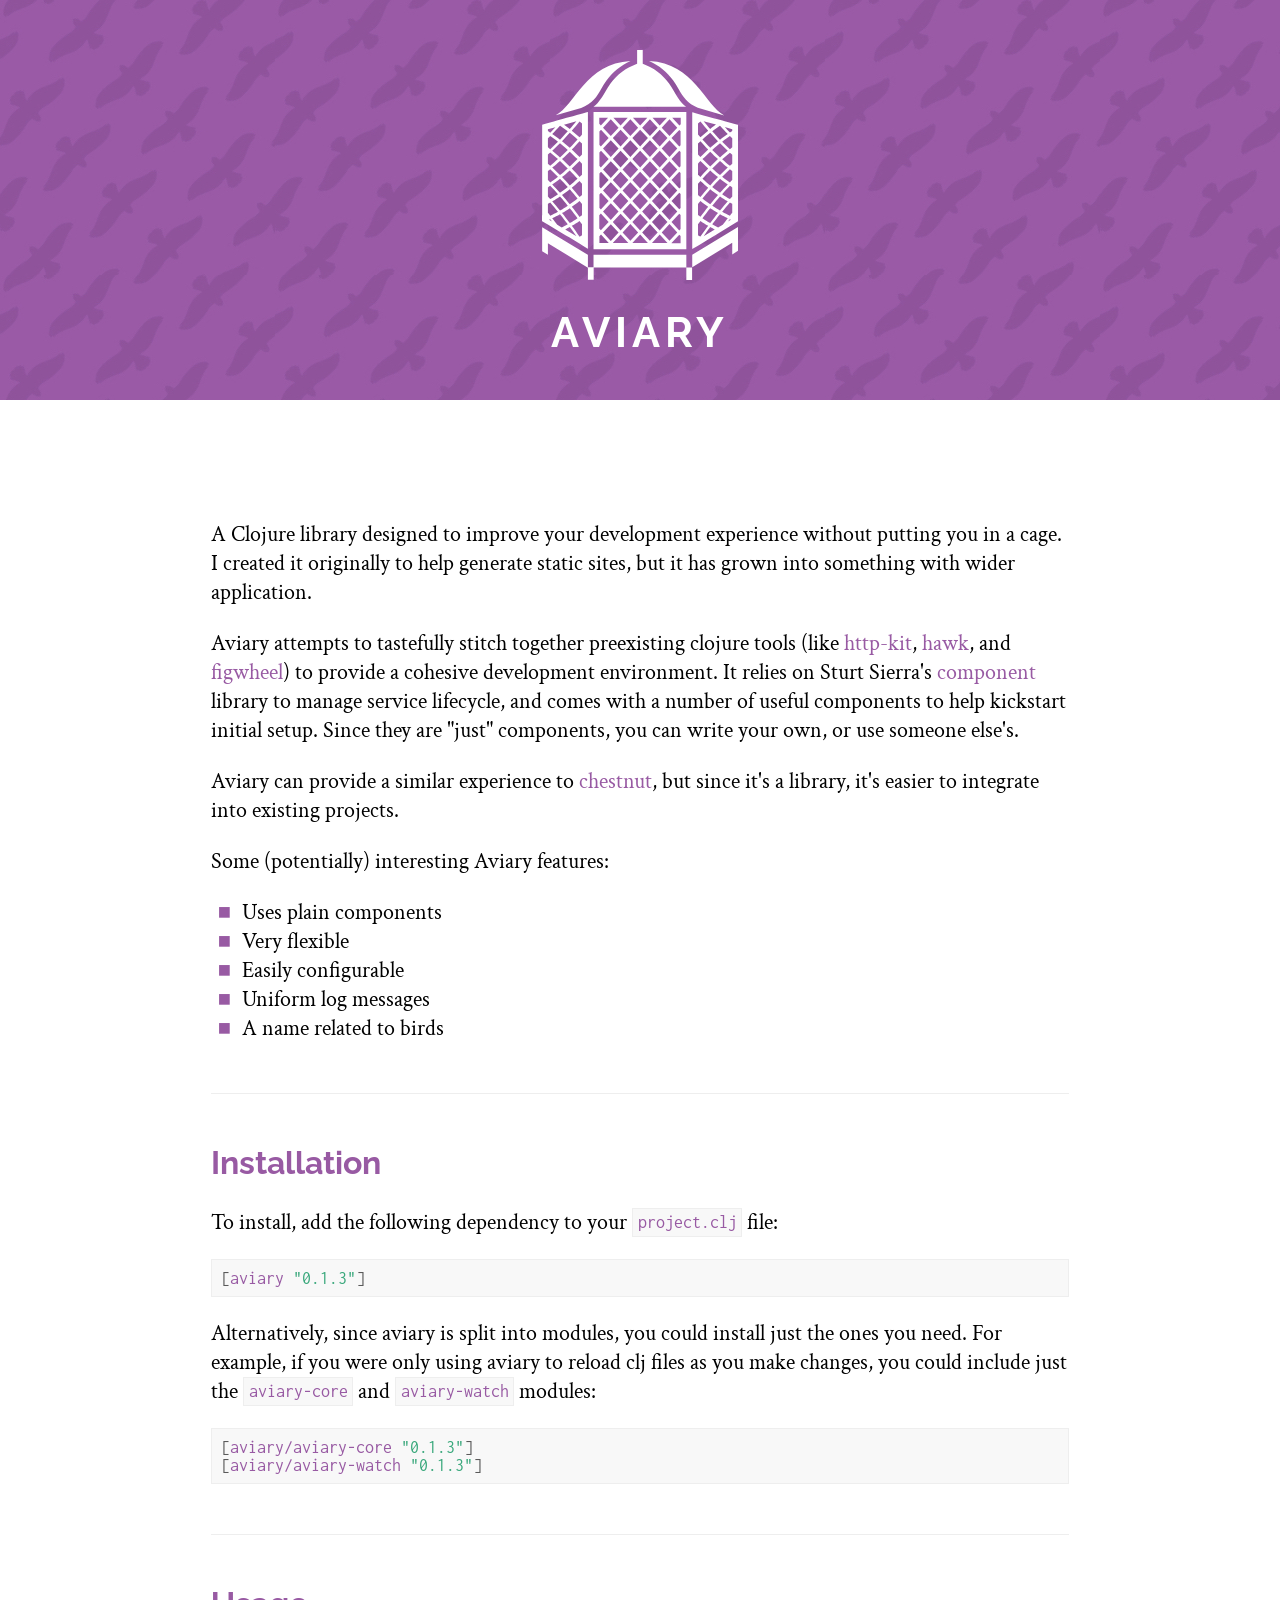
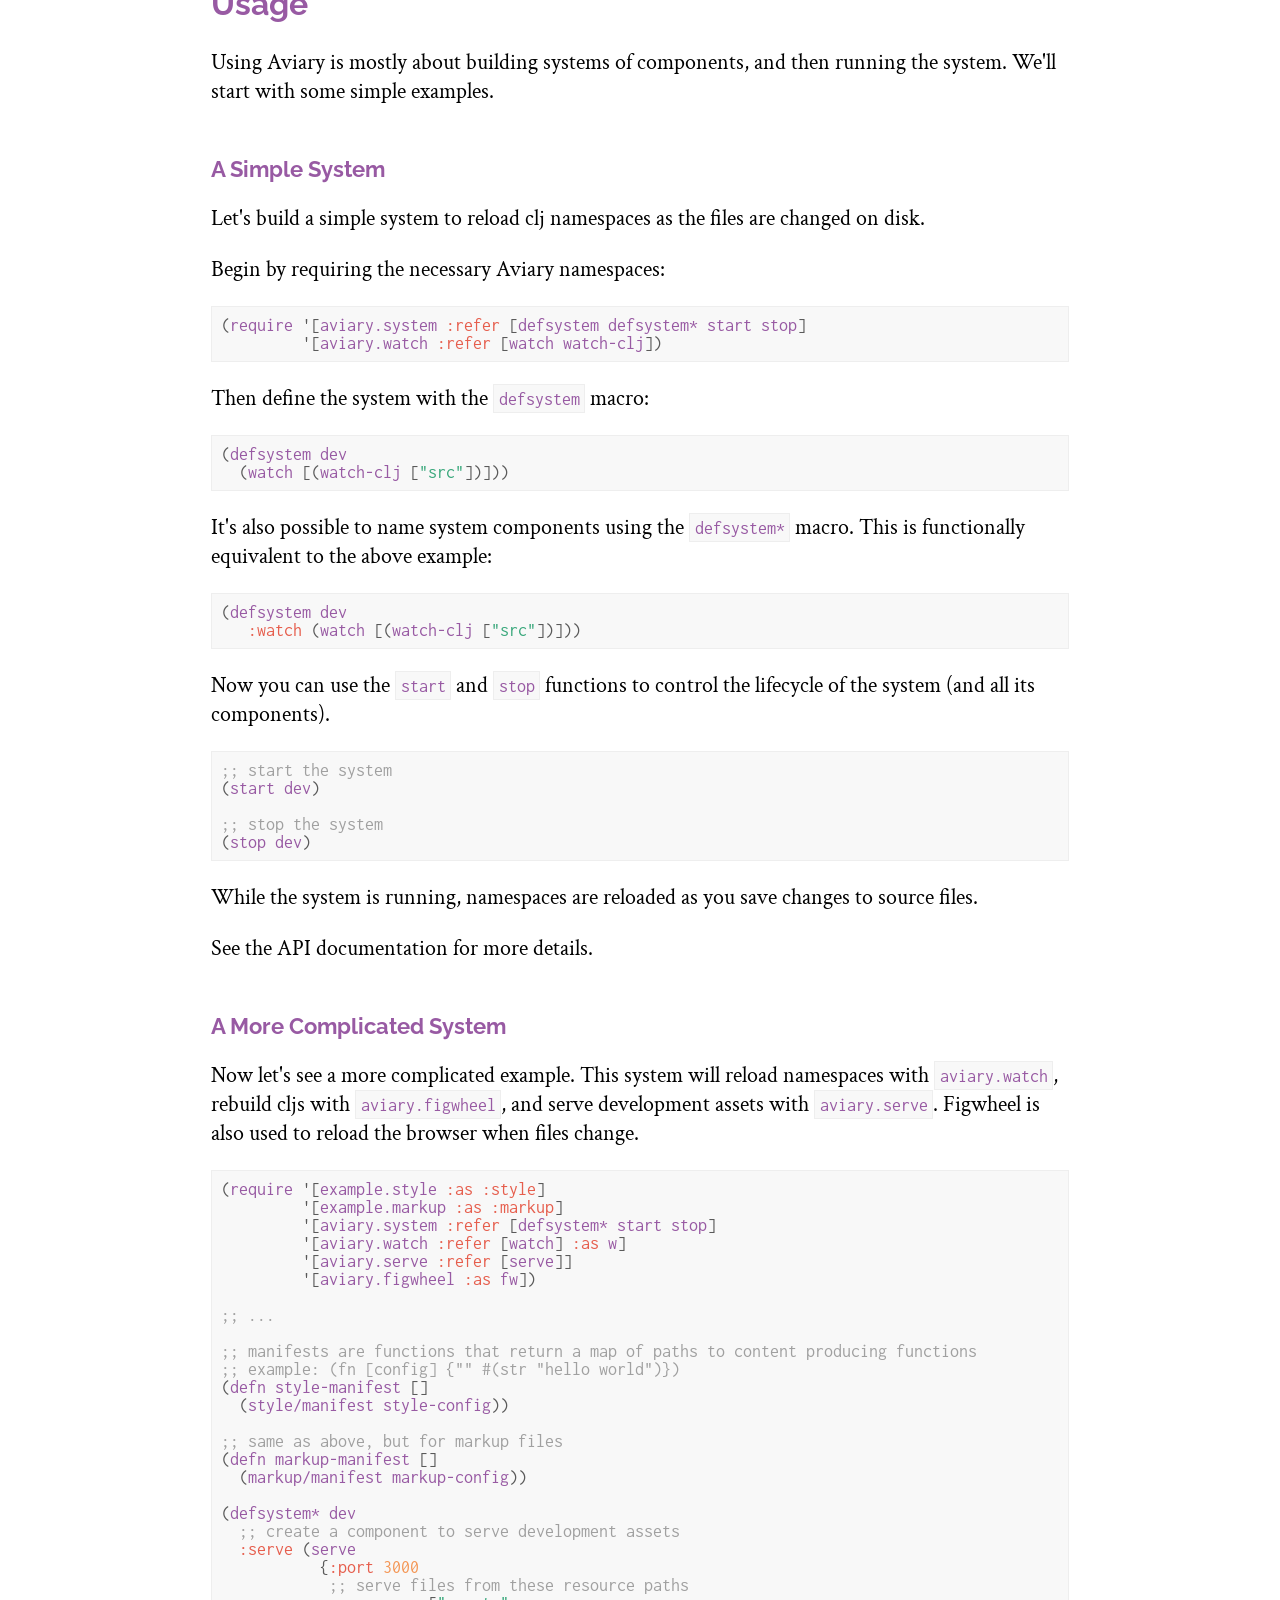
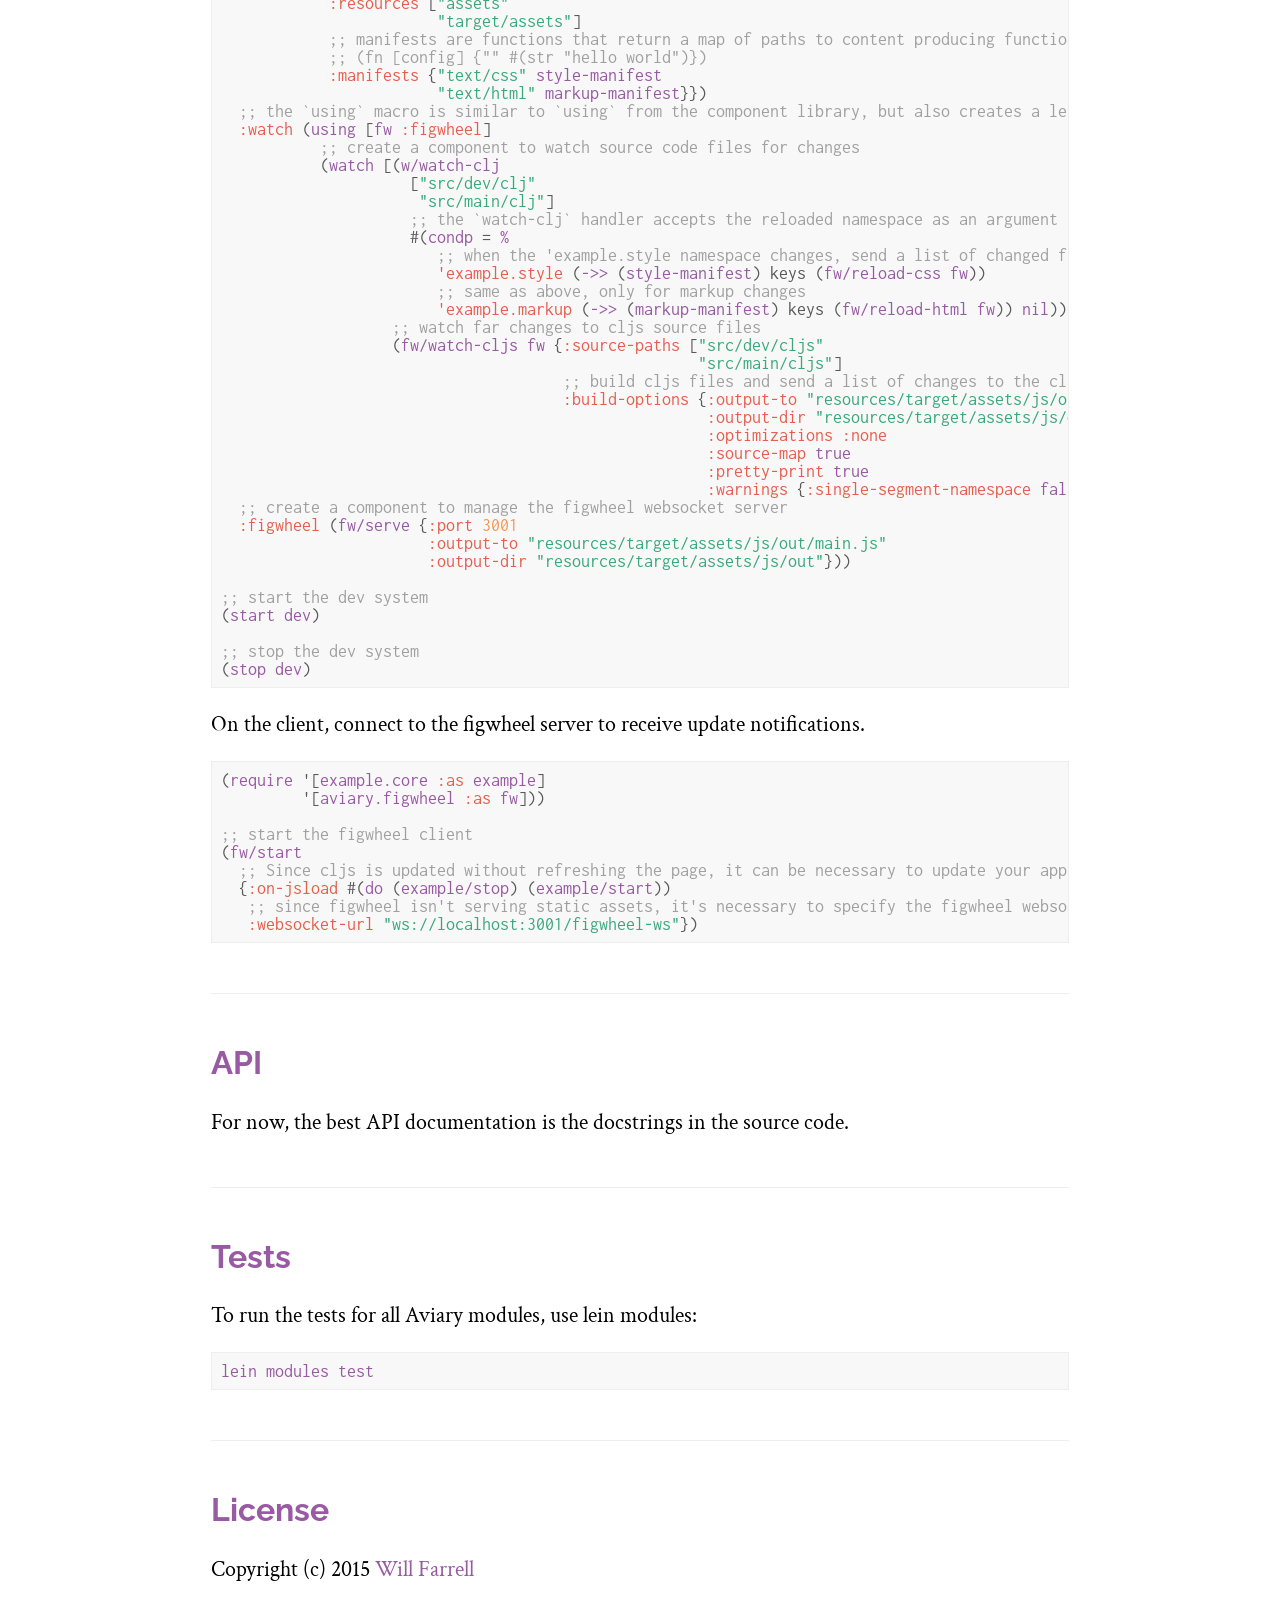
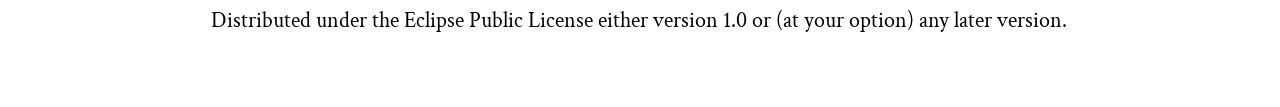
==== index.html @ 00ebf614 "aviary-www: Add gh-pages site." ====
<!DOCTYPE html>
<html><head><link type="text/css" rel="stylesheet" href="css/out/screen.css" /><link type="text/css" rel="stylesheet" href="//fonts.googleapis.com/css?family=Raleway:500" /><link type="text/css" rel="stylesheet" href="//fonts.googleapis.com/css?family=Crimson+Text" /><link type="text/css" rel="stylesheet" href="//fonts.googleapis.com/css?family=Inconsolata" /><title>Aviary</title><link rel="shortcut icon" type="image/x-icon" href="favicon.ico" /><link rel="icon" sizes="16x16" type="image/png" href="favicon-16x16.png" /><link rel="icon" sizes="32x32" type="image/png" href="favicon-32x32.png" /><link rel="icon" sizes="96x96" type="image/png" href="favicon-96x96.png" /></head><body><nav><a class="scroll"><img class="logo" src="img/aviary-white.svg" /></a></nav><header><img class="logo" src="img/aviary-white.svg" /><h1>Aviary</h1></header><main><p>A Clojure library designed to improve your development experience without putting you in a cage. I created it originally to help generate static sites, but it has grown into something with wider application.</p><p>Aviary attempts to tastefully stitch together preexisting clojure tools (like <a href="https://github.com/http-kit/http-kit" title="http-kit">http-kit</a>, <a href="https://github.com/wkf/hawk" title="hawk">hawk</a>, and <a href="https://github.com/bhauman/lein-figwheel" title="figwheel">figwheel</a>) to provide a cohesive development environment. It relies on Sturt Sierra's <a href="https://github.com/stuartsierra/component" title="component">component</a> library to manage service lifecycle, and comes with a number of useful components to help kickstart initial setup. Since they are "just" components, you can write your own, or use someone else's.</p><p>Aviary can provide a similar experience to <a href="https://github.com/plexus/chestnut" title="chestnut">chestnut</a>, but since it's a library, it's easier to integrate into existing projects.</p><p>Some (potentially) interesting Aviary features:</p><ul><li>Uses plain components</li><li>Very flexible</li><li>Easily configurable</li><li>Uniform log messages</li><li>A name related to birds</li></ul><hr /><h2>Installation</h2><p>To install, add the following dependency to your <code class="hl"><span class="nv">project.clj</span>
</code> file:</p><pre><code class="hl"><span class="p">[</span><span class="nv">aviary</span> <span class="s">"0.1.3"</span><span class="p">]</span>
</code></pre><p>Alternatively, since aviary is split into modules, you could install just the ones you need. For example, if you were only using aviary to reload clj files as you make changes, you could include just the <code class="hl"><span class="nv">aviary-core</span>
</code> and <code class="hl"><span class="nv">aviary-watch</span>
</code> modules:</p><pre><code class="hl"><span class="p">[</span><span class="nv">aviary/aviary-core</span> <span class="s">"0.1.3"</span><span class="p">]</span>
<span class="p">[</span><span class="nv">aviary/aviary-watch</span> <span class="s">"0.1.3"</span><span class="p">]</span>
</code></pre><hr /><h2>Usage</h2><p>Using Aviary is mostly about building systems of components, and then running the system. We'll start with some simple examples.</p><h3>A Simple System</h3><p>Let's build a simple system to reload clj namespaces as the files are changed on disk.</p><p>Begin by requiring the necessary Aviary namespaces:</p><pre><code class="hl"><span class="p">(</span><span class="nf">require</span> <span class="o">'</span><span class="p">[</span><span class="nv">aviary.system</span> <span class="ss">:refer</span> <span class="p">[</span><span class="nv">defsystem</span> <span class="nv">defsystem*</span> <span class="nv">start</span> <span class="nv">stop</span><span class="p">]</span>
         <span class="o">'</span><span class="p">[</span><span class="nv">aviary.watch</span> <span class="ss">:refer</span> <span class="p">[</span><span class="nv">watch</span> <span class="nv">watch-clj</span><span class="p">])</span>
</code></pre><p>Then define the system with the <code class="hl"><span class="nv">defsystem</span>
</code> macro:</p><pre><code class="hl"><span class="p">(</span><span class="nf">defsystem</span> <span class="nv">dev</span>
  <span class="p">(</span><span class="nf">watch</span> <span class="p">[(</span><span class="nf">watch-clj</span> <span class="p">[</span><span class="s">"src"</span><span class="p">])]))</span>
</code></pre><p>It's also possible to name system components using the <code class="hl"><span class="nv">defsystem*</span>
</code> macro. This is functionally equivalent to the above example:</p><pre><code class="hl"><span class="p">(</span><span class="nf">defsystem</span> <span class="nv">dev</span>
   <span class="ss">:watch</span> <span class="p">(</span><span class="nf">watch</span> <span class="p">[(</span><span class="nf">watch-clj</span> <span class="p">[</span><span class="s">"src"</span><span class="p">])]))</span>
</code></pre><p>Now you can use the <code class="hl"><span class="nv">start</span>
</code> and <code class="hl"><span class="nv">stop</span>
</code> functions to control the lifecycle of the system (and all its components).</p><pre><code class="hl"><span class="c1">;; start the system</span>
<span class="p">(</span><span class="nf">start</span> <span class="nv">dev</span><span class="p">)</span>

<span class="c1">;; stop the system</span>
<span class="p">(</span><span class="nf">stop</span> <span class="nv">dev</span><span class="p">)</span>
</code></pre><p>While the system is running, namespaces are reloaded as you save changes to source files.</p><p>See the API documentation for more details.</p><h3>A More Complicated System</h3><p>Now let's see a more complicated example. This system will reload namespaces with <code class="hl"><span class="nv">aviary.watch</span>
</code>, rebuild cljs with <code class="hl"><span class="nv">aviary.figwheel</span>
</code>, and serve development assets with <code class="hl"><span class="nv">aviary.serve</span>
</code>. Figwheel is also used to reload the browser when files change.</p><pre><code class="hl"><span class="p">(</span><span class="nf">require</span> <span class="o">'</span><span class="p">[</span><span class="nv">example.style</span> <span class="ss">:as</span> <span class="ss">:style</span><span class="p">]</span>
         <span class="o">'</span><span class="p">[</span><span class="nv">example.markup</span> <span class="ss">:as</span> <span class="ss">:markup</span><span class="p">]</span>
         <span class="o">'</span><span class="p">[</span><span class="nv">aviary.system</span> <span class="ss">:refer</span> <span class="p">[</span><span class="nv">defsystem*</span> <span class="nv">start</span> <span class="nv">stop</span><span class="p">]</span>
         <span class="o">'</span><span class="p">[</span><span class="nv">aviary.watch</span> <span class="ss">:refer</span> <span class="p">[</span><span class="nv">watch</span><span class="p">]</span> <span class="ss">:as</span> <span class="nv">w</span><span class="p">]</span>
         <span class="o">'</span><span class="p">[</span><span class="nv">aviary.serve</span> <span class="ss">:refer</span> <span class="p">[</span><span class="nv">serve</span><span class="p">]]</span>
         <span class="o">'</span><span class="p">[</span><span class="nv">aviary.figwheel</span> <span class="ss">:as</span> <span class="nv">fw</span><span class="p">])</span>

<span class="c1">;; ...</span>

<span class="c1">;; manifests are functions that return a map of paths to content producing functions</span>
<span class="c1">;; example: (fn [config] {"" #(str "hello world")})</span>
<span class="p">(</span><span class="kd">defn </span><span class="nv">style-manifest</span> <span class="p">[]</span>
  <span class="p">(</span><span class="nf">style/manifest</span> <span class="nv">style-config</span><span class="p">))</span>

<span class="c1">;; same as above, but for markup files</span>
<span class="p">(</span><span class="kd">defn </span><span class="nv">markup-manifest</span> <span class="p">[]</span>
  <span class="p">(</span><span class="nf">markup/manifest</span> <span class="nv">markup-config</span><span class="p">))</span>

<span class="p">(</span><span class="nf">defsystem*</span> <span class="nv">dev</span>
  <span class="c1">;; create a component to serve development assets</span>
  <span class="ss">:serve</span> <span class="p">(</span><span class="nf">serve</span>
           <span class="p">{</span><span class="ss">:port</span> <span class="mi">3000</span>
            <span class="c1">;; serve files from these resource paths</span>
            <span class="ss">:resources</span> <span class="p">[</span><span class="s">"assets"</span>
                        <span class="s">"target/assets"</span><span class="p">]</span>
            <span class="c1">;; manifests are functions that return a map of paths to content producing functions</span>
            <span class="c1">;; (fn [config] {"" #(str "hello world")})</span>
            <span class="ss">:manifests</span> <span class="p">{</span><span class="s">"text/css"</span> <span class="nv">style-manifest</span>
                        <span class="s">"text/html"</span> <span class="nv">markup-manifest</span><span class="p">}})</span>
  <span class="c1">;; the `using` macro is similar to `using` from the component library, but also creates a lexical binding for any dependencies.</span>
  <span class="ss">:watch</span> <span class="p">(</span><span class="nf">using</span> <span class="p">[</span><span class="nv">fw</span> <span class="ss">:figwheel</span><span class="p">]</span>
           <span class="c1">;; create a component to watch source code files for changes</span>
           <span class="p">(</span><span class="nf">watch</span> <span class="p">[(</span><span class="nf">w/watch-clj</span>
                     <span class="p">[</span><span class="s">"src/dev/clj"</span>
                      <span class="s">"src/main/clj"</span><span class="p">]</span>
                     <span class="c1">;; the `watch-clj` handler accepts the reloaded namespace as an argument</span>
                     <span class="o">#</span><span class="p">(</span><span class="nf">condp</span> <span class="nb">= </span><span class="nv">%</span>
                        <span class="c1">;; when the 'example.style namespace changes, send a list of changed files to the client with figwheel</span>
                        <span class="ss">'example.style</span> <span class="p">(</span><span class="nf">-&gt;&gt;</span> <span class="p">(</span><span class="nf">style-manifest</span><span class="p">)</span> <span class="nb">keys </span><span class="p">(</span><span class="nf">fw/reload-css</span> <span class="nv">fw</span><span class="p">))</span>
                        <span class="c1">;; same as above, only for markup changes</span>
                        <span class="ss">'example.markup</span> <span class="p">(</span><span class="nf">-&gt;&gt;</span> <span class="p">(</span><span class="nf">markup-manifest</span><span class="p">)</span> <span class="nb">keys </span><span class="p">(</span><span class="nf">fw/reload-html</span> <span class="nv">fw</span><span class="p">))</span> <span class="nv">nil</span><span class="p">))</span>
                   <span class="c1">;; watch far changes to cljs source files</span>
                   <span class="p">(</span><span class="nf">fw/watch-cljs</span> <span class="nv">fw</span> <span class="p">{</span><span class="ss">:source-paths</span> <span class="p">[</span><span class="s">"src/dev/cljs"</span>
                                                     <span class="s">"src/main/cljs"</span><span class="p">]</span>
                                      <span class="c1">;; build cljs files and send a list of changes to the client with figwheel</span>
                                      <span class="ss">:build-options</span> <span class="p">{</span><span class="ss">:output-to</span> <span class="s">"resources/target/assets/js/out/main.js"</span>
                                                      <span class="ss">:output-dir</span> <span class="s">"resources/target/assets/js/out"</span>
                                                      <span class="ss">:optimizations</span> <span class="ss">:none</span>
                                                      <span class="ss">:source-map</span> <span class="nv">true</span>
                                                      <span class="ss">:pretty-print</span> <span class="nv">true</span>
                                                      <span class="ss">:warnings</span> <span class="p">{</span><span class="ss">:single-segment-namespace</span> <span class="nv">false</span><span class="p">}}})]))</span>
  <span class="c1">;; create a component to manage the figwheel websocket server</span>
  <span class="ss">:figwheel</span> <span class="p">(</span><span class="nf">fw/serve</span> <span class="p">{</span><span class="ss">:port</span> <span class="mi">3001</span>
                       <span class="ss">:output-to</span> <span class="s">"resources/target/assets/js/out/main.js"</span>
                       <span class="ss">:output-dir</span> <span class="s">"resources/target/assets/js/out"</span><span class="p">}))</span>

<span class="c1">;; start the dev system</span>
<span class="p">(</span><span class="nf">start</span> <span class="nv">dev</span><span class="p">)</span>

<span class="c1">;; stop the dev system</span>
<span class="p">(</span><span class="nf">stop</span> <span class="nv">dev</span><span class="p">)</span>
</code></pre><p>On the client, connect to the figwheel server to receive update notifications.</p><pre><code class="hl"><span class="p">(</span><span class="nf">require</span> <span class="o">'</span><span class="p">[</span><span class="nv">example.core</span> <span class="ss">:as</span> <span class="nv">example</span><span class="p">]</span>
         <span class="o">'</span><span class="p">[</span><span class="nv">aviary.figwheel</span> <span class="ss">:as</span> <span class="nv">fw</span><span class="p">]))</span>

<span class="c1">;; start the figwheel client</span>
<span class="p">(</span><span class="nf">fw/start</span>
  <span class="c1">;; Since cljs is updated without refreshing the page, it can be necessary to update your app's state</span>
  <span class="p">{</span><span class="ss">:on-jsload</span> <span class="o">#</span><span class="p">(</span><span class="k">do </span><span class="p">(</span><span class="nf">example/stop</span><span class="p">)</span> <span class="p">(</span><span class="nf">example/start</span><span class="p">))</span>
   <span class="c1">;; since figwheel isn't serving static assets, it's necessary to specify the figwheel websocket url</span>
   <span class="ss">:websocket-url</span> <span class="s">"ws://localhost:3001/figwheel-ws"</span><span class="p">})</span>
</code></pre><hr /><h2>API</h2><p>For now, the best API documentation is the docstrings in the source code.</p><hr /><h2>Tests</h2><p>To run the tests for all Aviary modules, use lein modules:</p><pre><code class="hl"><span class="nv">lein</span> <span class="nv">modules</span> <span class="nv">test</span>
</code></pre><hr /><h2>License</h2><p>Copyright (c) 2015 <a href="http://willfarrell.is">Will Farrell</a></p><p>Distributed under the Eclipse Public License either version 1.0 or (at your option) any later version.</p></main><script type="text/javascript" src="js/out/main.js"></script></body></html>
---- css/out/screen.css ----
html{box-sizing:border-box}*,*:after,*:before{box-sizing:inherit}body{margin:0;padding:0}a,a:hover,a:active,a:visited{text-decoration:none}body{font-family:'Crimson Text',serif;font-size:22px}h1,h2,h3{font-family:'Raleway',sans-serif}h1{font-size:42px;color:#fff}h2{font-size:32px;color:#985aa3}h3{font-size:22px;color:#985aa3}code{font-family:'Inconsolata',monospace;font-size:18px}::selection{background:#985aa3;color:#fff}nav,header,main{width:100%}main{padding-right:16.5%;padding-left:16.5%}main{padding-bottom:50px}nav{transition:height 250ms;background-color:#985aa3;background-image:url("../../img/aviary-tile.jpg");overflow:hidden;position:fixed;height:0}nav.active{height:60px}nav img{margin-top:5px;margin-left:auto;margin-right:auto;display:table;width:40px}header{margin-bottom:120px;padding-top:50px;min-height:400px;background-color:#985aa3;background-image:url("../../img/aviary-tile.jpg");overflow:hidden}header img{width:196px}header img,header h1{margin-right:auto;margin-left:auto;display:table}nav a{cursor:pointer}a{transition:border 250ms;border-bottom-width:2px;border-bottom-style:solid;border-bottom-color:#fff;color:#985aa3}a:hover{border-bottom-width:2px;border-bottom-style:solid;border-bottom-color:#985aa3}h1{text-transform:uppercase;letter-spacing:5px;font-kerning:normal}h3{margin-top:50px}pre code{display:block}img.ribbon{border:0;position:absolute;right:0;top:0}hr{margin-top:50px;margin-bottom:50px;border:0;background-color:#eee;color:#eee;height:1px}ul{margin:0;padding:0;list-style:none}li{text-indent:-0.7em;padding-left:1em}li:before{padding-right:.5em;content:"\25A0";color:#985aa3}.hl{border-width:1px;border-style:solid;border-color:#eee;overflow-x:auto;padding:.25em;vertical-align:text-bottom;display:inline-block;background:#f8f8f8;color:#5a5a5a}pre .hl{padding:.5em;display:block}.hl .mi{color:#f49756}.hl .s{color:#3aa87c}.hl .nf,.hl .nv,.hl .k,.hl .kd{color:#985aa3}.hl .ss{color:#e65e4d}.hl .c1{color:#a0a0a0}
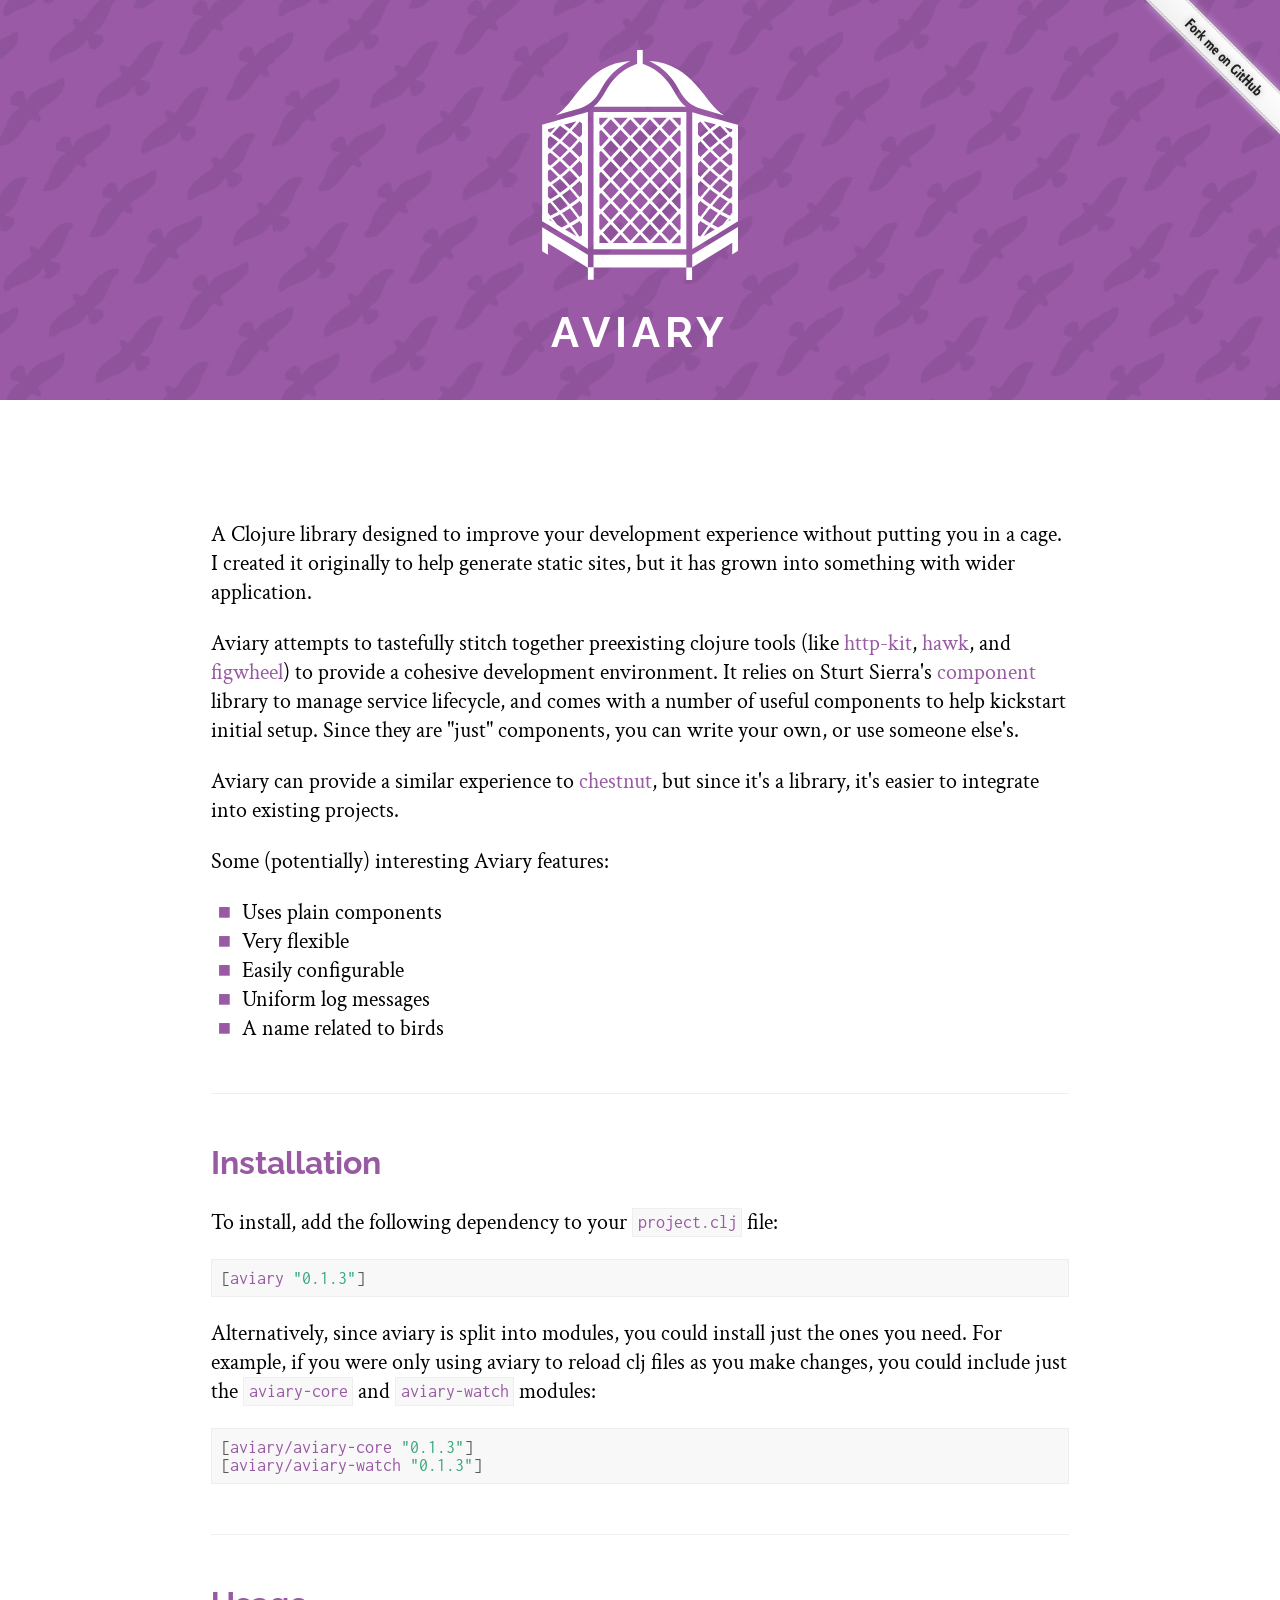
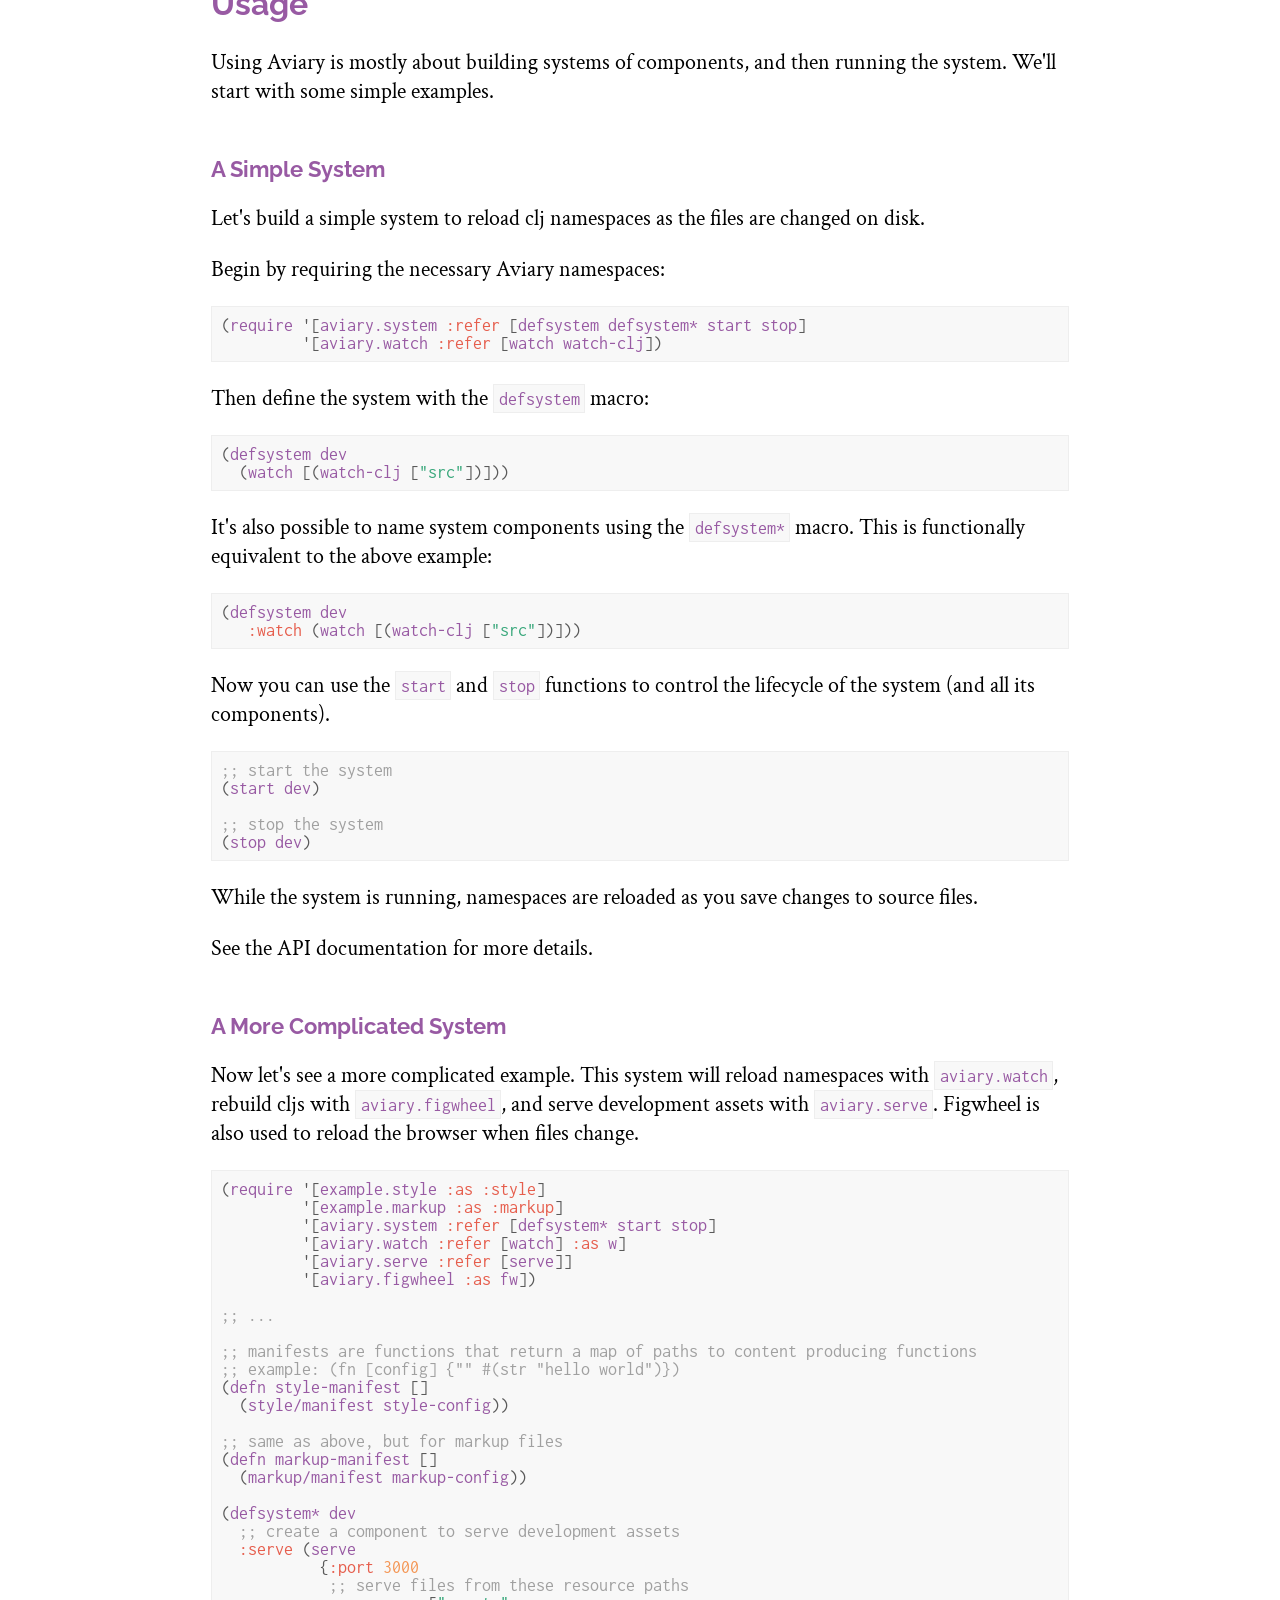
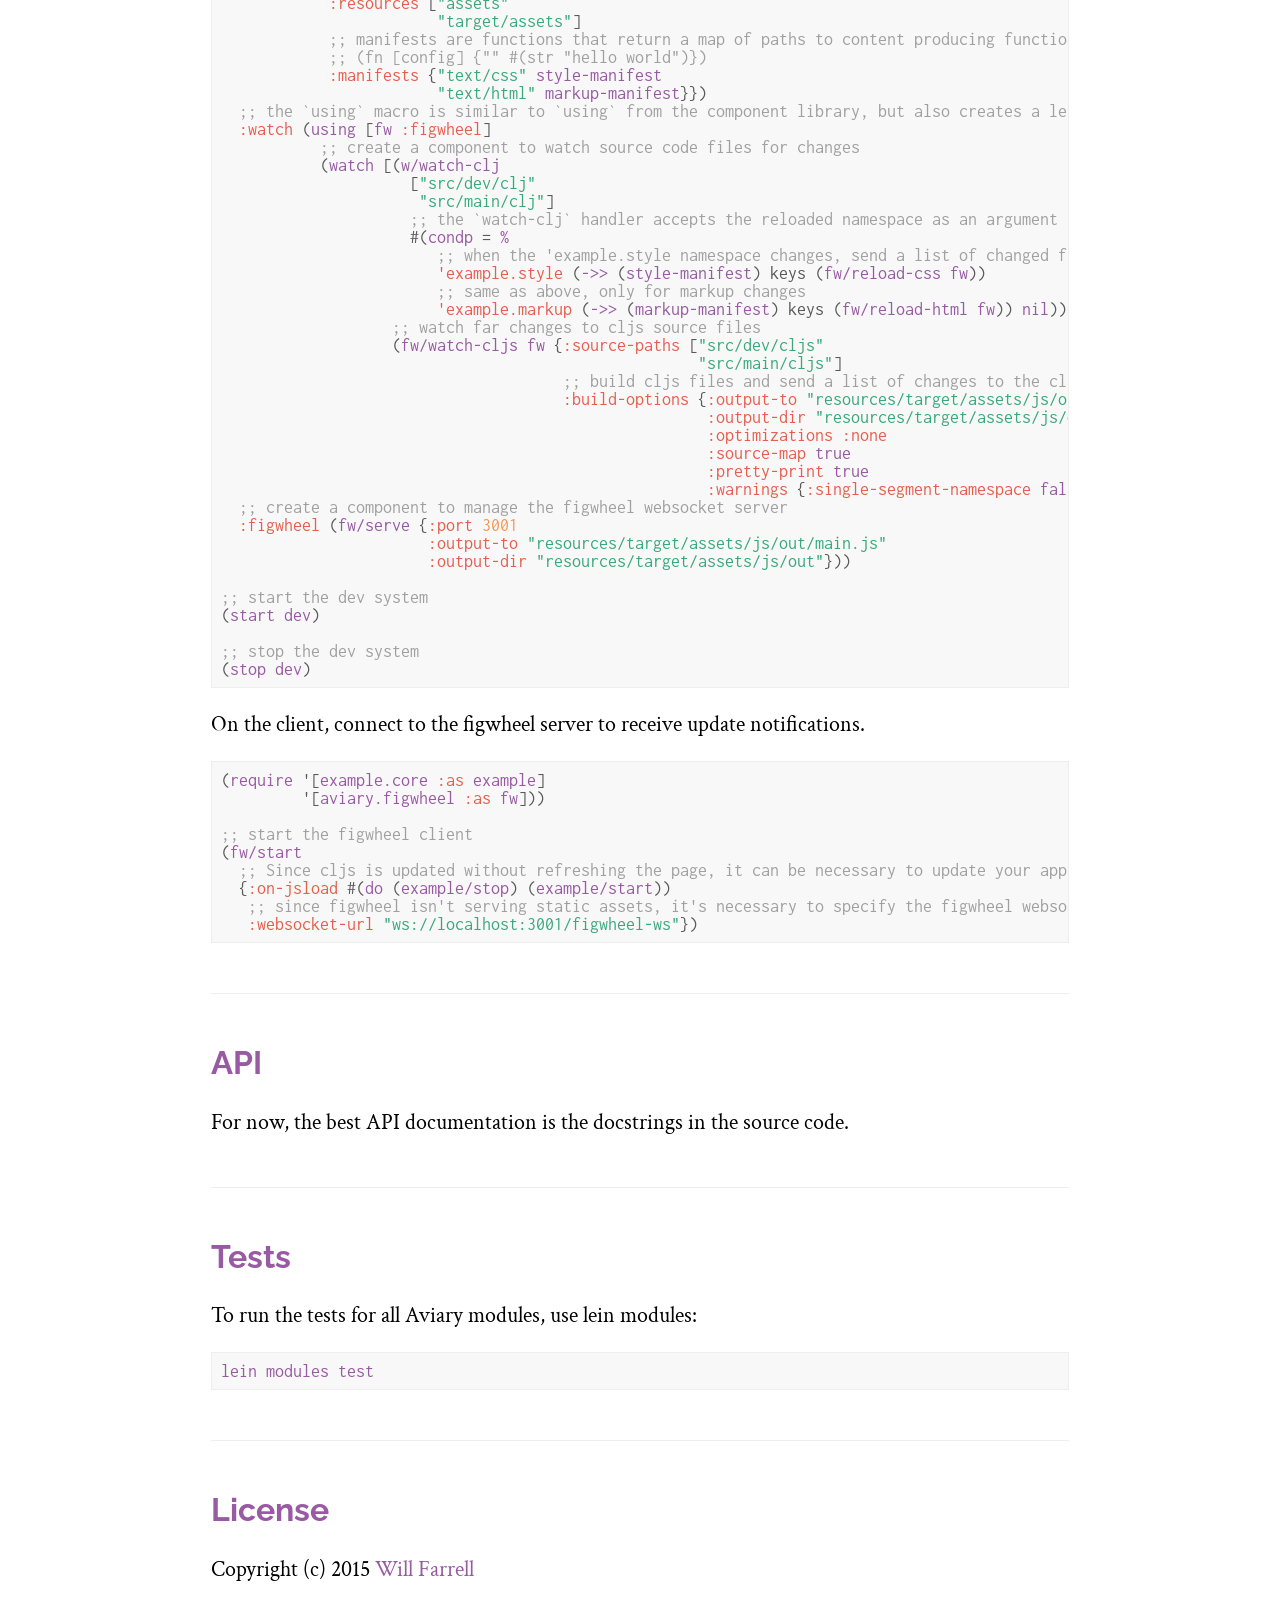
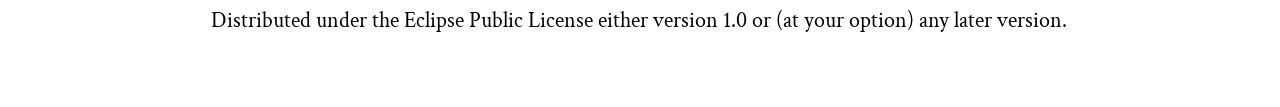
==== commit 26a9aa06: "Add github banner." ====
--- a/index.html
+++ b/index.html
@@ -1,5 +1,5 @@
 <!DOCTYPE html>
-<html><head><link type="text/css" rel="stylesheet" href="css/out/screen.css" /><link type="text/css" rel="stylesheet" href="//fonts.googleapis.com/css?family=Raleway:500" /><link type="text/css" rel="stylesheet" href="//fonts.googleapis.com/css?family=Crimson+Text" /><link type="text/css" rel="stylesheet" href="//fonts.googleapis.com/css?family=Inconsolata" /><title>Aviary</title><link rel="shortcut icon" type="image/x-icon" href="favicon.ico" /><link rel="icon" sizes="16x16" type="image/png" href="favicon-16x16.png" /><link rel="icon" sizes="32x32" type="image/png" href="favicon-32x32.png" /><link rel="icon" sizes="96x96" type="image/png" href="favicon-96x96.png" /></head><body><nav><a class="scroll"><img class="logo" src="img/aviary-white.svg" /></a></nav><header><img class="logo" src="img/aviary-white.svg" /><h1>Aviary</h1></header><main><p>A Clojure library designed to improve your development experience without putting you in a cage. I created it originally to help generate static sites, but it has grown into something with wider application.</p><p>Aviary attempts to tastefully stitch together preexisting clojure tools (like <a href="https://github.com/http-kit/http-kit" title="http-kit">http-kit</a>, <a href="https://github.com/wkf/hawk" title="hawk">hawk</a>, and <a href="https://github.com/bhauman/lein-figwheel" title="figwheel">figwheel</a>) to provide a cohesive development environment. It relies on Sturt Sierra's <a href="https://github.com/stuartsierra/component" title="component">component</a> library to manage service lifecycle, and comes with a number of useful components to help kickstart initial setup. Since they are "just" components, you can write your own, or use someone else's.</p><p>Aviary can provide a similar experience to <a href="https://github.com/plexus/chestnut" title="chestnut">chestnut</a>, but since it's a library, it's easier to integrate into existing projects.</p><p>Some (potentially) interesting Aviary features:</p><ul><li>Uses plain components</li><li>Very flexible</li><li>Easily configurable</li><li>Uniform log messages</li><li>A name related to birds</li></ul><hr /><h2>Installation</h2><p>To install, add the following dependency to your <code class="hl"><span class="nv">project.clj</span>
+<html><head><link type="text/css" rel="stylesheet" href="css/out/screen.css" /><link type="text/css" rel="stylesheet" href="//fonts.googleapis.com/css?family=Raleway:500" /><link type="text/css" rel="stylesheet" href="//fonts.googleapis.com/css?family=Crimson+Text" /><link type="text/css" rel="stylesheet" href="//fonts.googleapis.com/css?family=Inconsolata" /><title>Aviary</title><link rel="shortcut icon" type="image/x-icon" href="favicon.ico" /><link rel="icon" sizes="16x16" type="image/png" href="favicon-16x16.png" /><link rel="icon" sizes="32x32" type="image/png" href="favicon-32x32.png" /><link rel="icon" sizes="96x96" type="image/png" href="favicon-96x96.png" /></head><body><a><img class="ribbon" alt="Fork me on GitHub" src="img/github-banner.png" /></a><nav><a class="scroll"><img class="logo" src="img/aviary-white.svg" /></a></nav><header><img class="logo" src="img/aviary-white.svg" /><h1>Aviary</h1></header><main><p>A Clojure library designed to improve your development experience without putting you in a cage. I created it originally to help generate static sites, but it has grown into something with wider application.</p><p>Aviary attempts to tastefully stitch together preexisting clojure tools (like <a href="https://github.com/http-kit/http-kit" title="http-kit">http-kit</a>, <a href="https://github.com/wkf/hawk" title="hawk">hawk</a>, and <a href="https://github.com/bhauman/lein-figwheel" title="figwheel">figwheel</a>) to provide a cohesive development environment. It relies on Sturt Sierra's <a href="https://github.com/stuartsierra/component" title="component">component</a> library to manage service lifecycle, and comes with a number of useful components to help kickstart initial setup. Since they are "just" components, you can write your own, or use someone else's.</p><p>Aviary can provide a similar experience to <a href="https://github.com/plexus/chestnut" title="chestnut">chestnut</a>, but since it's a library, it's easier to integrate into existing projects.</p><p>Some (potentially) interesting Aviary features:</p><ul><li>Uses plain components</li><li>Very flexible</li><li>Easily configurable</li><li>Uniform log messages</li><li>A name related to birds</li></ul><hr /><h2>Installation</h2><p>To install, add the following dependency to your <code class="hl"><span class="nv">project.clj</span>
 </code> file:</p><pre><code class="hl"><span class="p">[</span><span class="nv">aviary</span> <span class="s">"0.1.3"</span><span class="p">]</span>
 </code></pre><p>Alternatively, since aviary is split into modules, you could install just the ones you need. For example, if you were only using aviary to reload clj files as you make changes, you could include just the <code class="hl"><span class="nv">aviary-core</span>
 </code> and <code class="hl"><span class="nv">aviary-watch</span>
